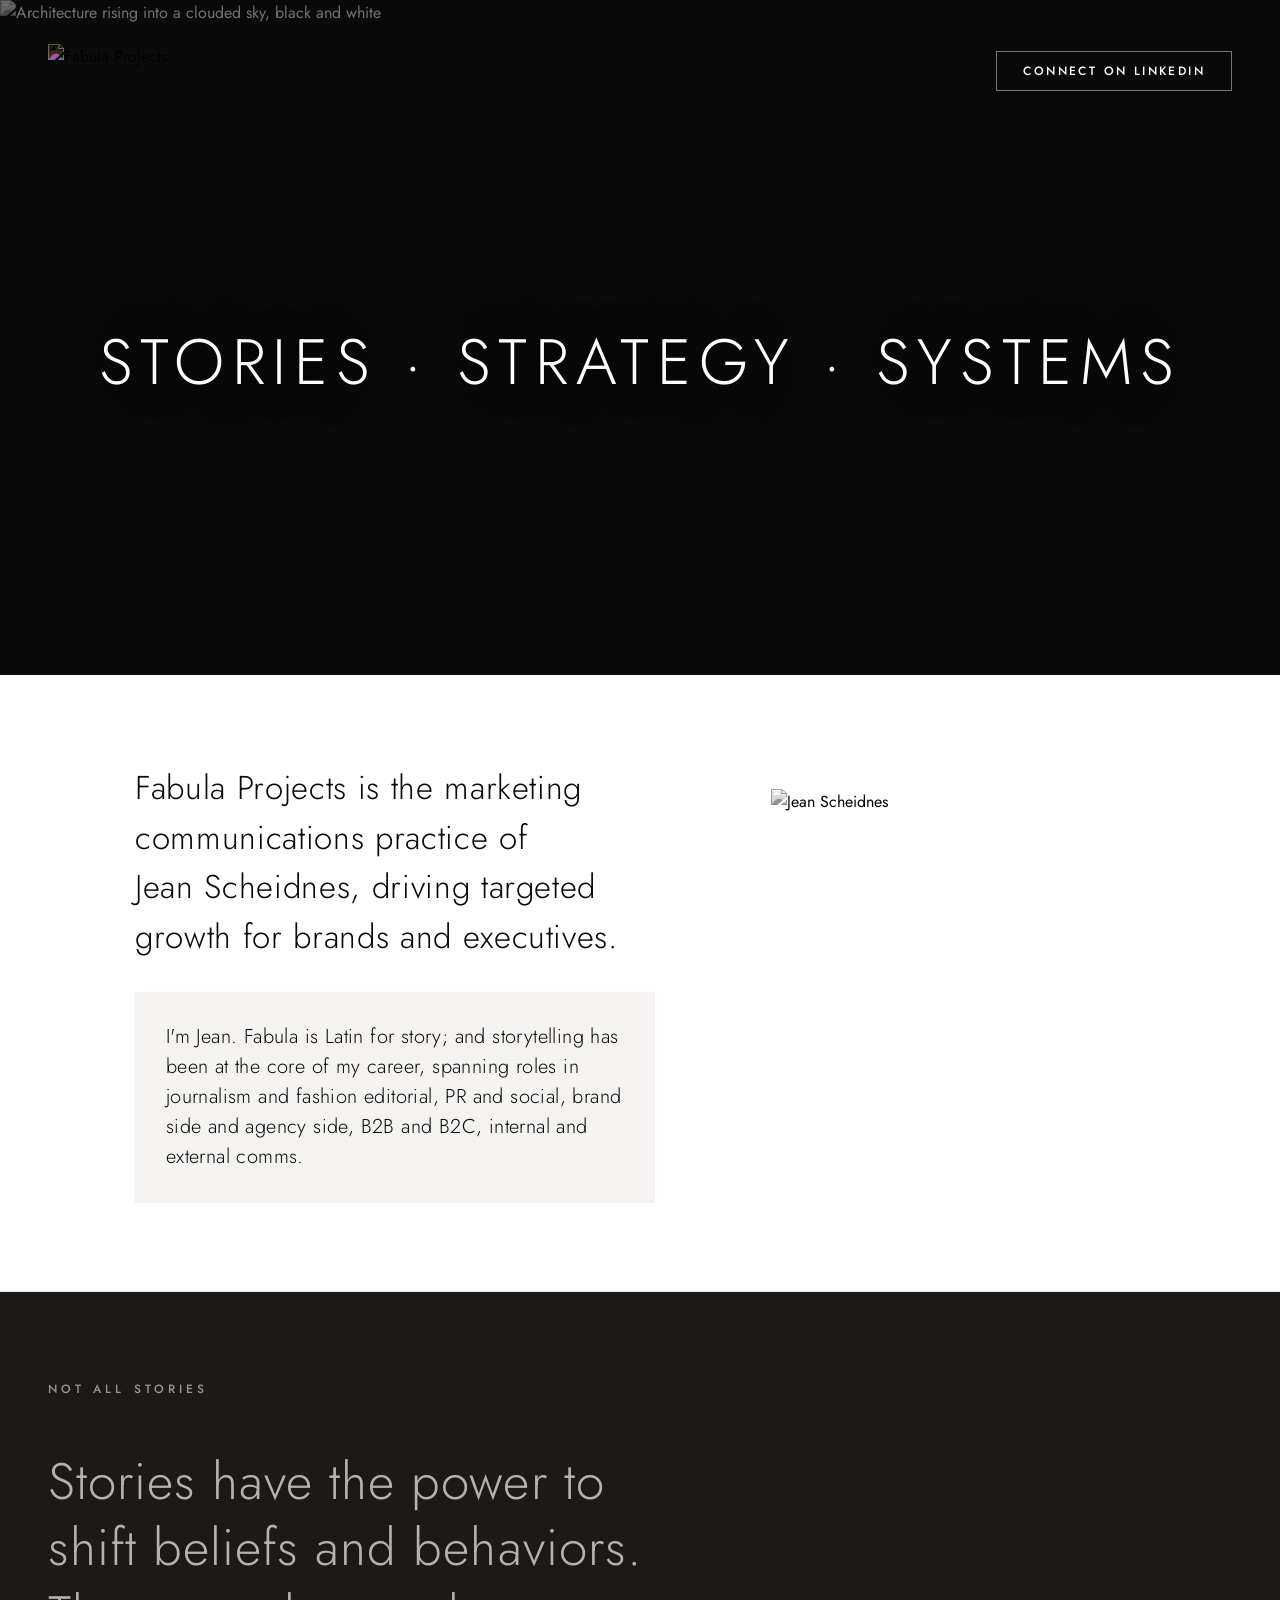
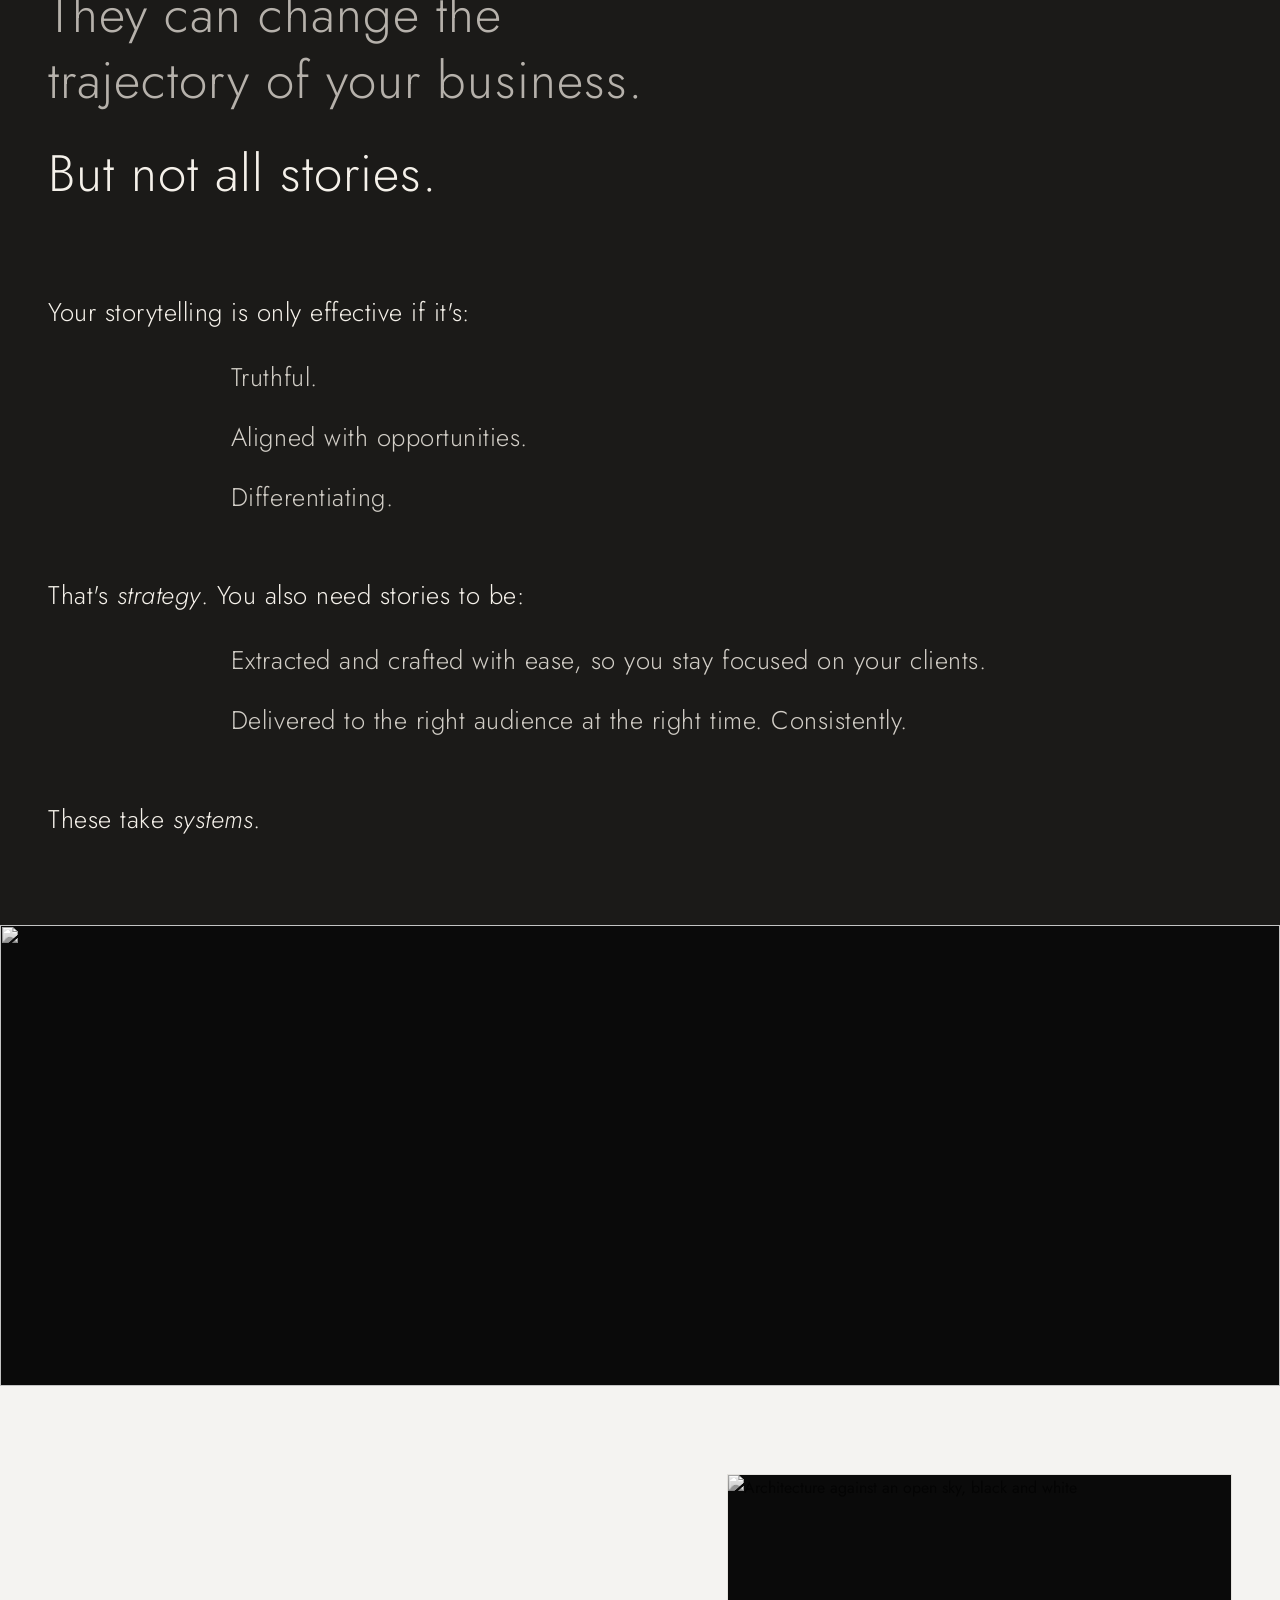
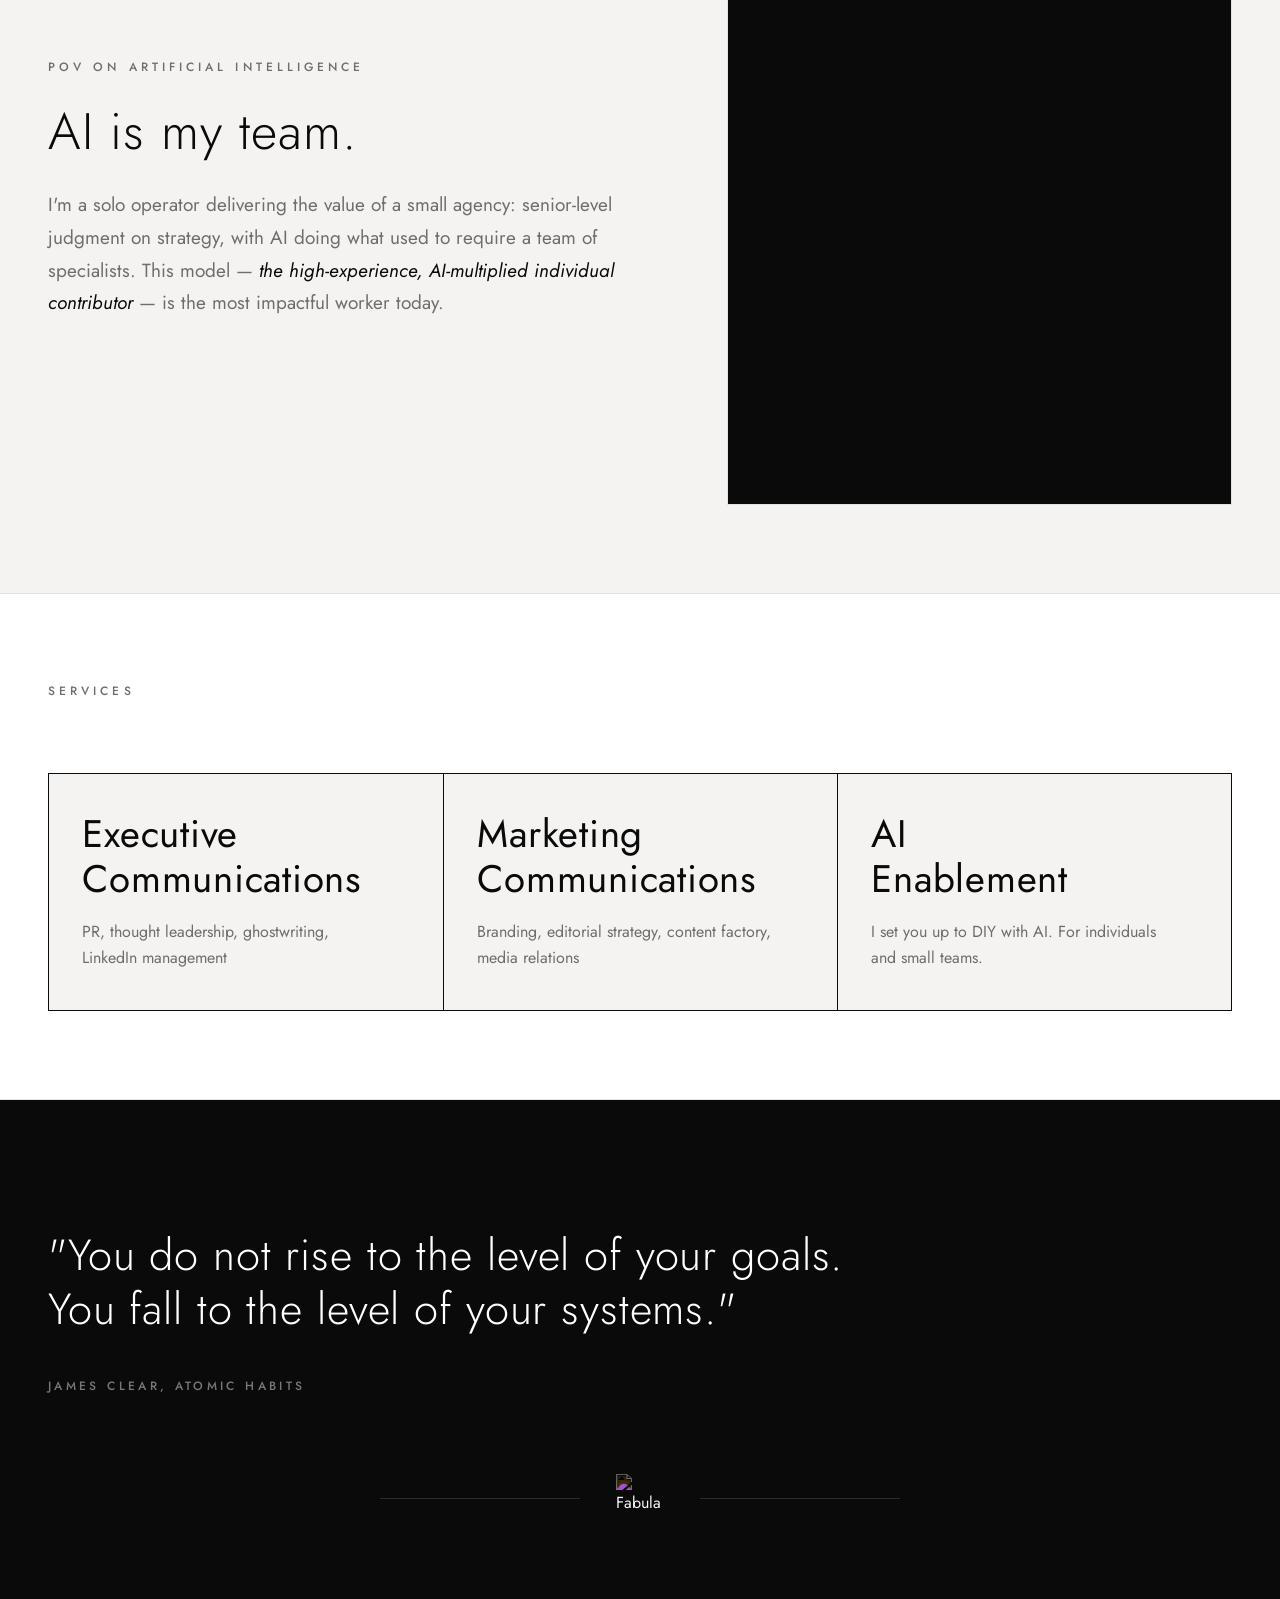
==== site/index.html @ b47f43c2 "Add Fabula Projects marketing site HTML/CSS scaffold under site/ with design tokens, page layout, an" ====
<!DOCTYPE html>
<html lang="en">
<head>
  <meta charset="UTF-8" />
  <meta name="viewport" content="width=device-width, initial-scale=1.0" />
  <title>Fabula Projects — Stories + Strategy + Systems</title>
  <link rel="icon" href="assets/fp-badge.png" />
  <link rel="stylesheet" href="styles.css" />
  <link rel="stylesheet" href="fabula.css" />
</head>
<body>
  <main class="site">

    <!-- ============ HERO ============ -->
    <section class="hero" data-screen-label="Hero">
      <img class="hero__img" src="assets/photos/arch-2.jpg" alt="Architecture rising into a clouded sky, black and white" />
      <div class="hero__scrim"></div>

      <div class="hero__top">
        <div class="hero__logo">
          <img src="assets/fp-horizontal.png" alt="Fabula Projects" />
        </div>
        <a class="cta-pill" href="https://www.linkedin.com/in/jeanscheidnes/" target="_blank" rel="noopener">Connect on LinkedIn</a>
      </div>

      <div class="hero__mid">
        <h1 class="tagline">
          <span>Stories</span>
          <span class="plus" style="color:#fff;">·</span>
          <span>Strategy</span>
          <span class="plus" style="color:#fff;">·</span>
          <span>Systems</span>
        </h1>
      </div>
    </section>

    <!-- ============ INTRO ============ -->
    <section class="section intro" data-screen-label="Intro">
      <div class="wrap intro__grid">
        <div class="copy reveal">
          <p style="font-size: 33px">Fabula Projects is the marketing communications practice of<br>Jean Scheidnes, driving targeted growth for brands and executives.</p>
          <p style="font-size: 20px; background: var(--fp-surface); padding: clamp(20px, 2.4vw, 32px)">I'm Jean. Fabula is Latin for story; and storytelling has been at the core of my career, spanning roles in journalism and fashion editorial, PR and social, brand side and agency side, B2B and B2C, internal and external comms.</p>
        </div>
        <figure class="intro__portrait reveal">
          <img src="assets/photos/jean-headshot.jpg" alt="Jean Scheidnes" />
        </figure>
      </div>
    </section>

    <!-- ============ NOT ALL STORIES ============ -->
    <section class="section section--ink nas" data-screen-label="Not all stories">
      <div class="wrap">
        <div class="reveal">
          <div class="eyebrow">Not all stories</div>
          <p class="open">
            <span class="muted">Stories have the power to shift beliefs and behaviors. They can change the trajectory of your business.</span>
            <span class="turn">But not all stories.</span>
          </p>
        </div>

        <div class="beliefs reveal">
          <p class="beliefs__lead">Your storytelling is only effective if it's:</p>
          <ul class="beliefs__list">
            <li>Truthful.</li>
            <li>Aligned with opportunities.</li>
            <li>Differentiating.</li>
          </ul>
          <p class="beliefs__lead">That's <em>strategy</em>. You also need stories to be:</p>
          <ul class="beliefs__list">
            <li>Extracted and crafted with ease, so you stay focused on your clients.</li>
            <li>Delivered to the right audience at the right time. Consistently.</li>
          </ul>
          <p class="beliefs__lead beliefs__close">These take <em>systems</em>.</p>
        </div>
      </div>
    </section>

    <!-- ============ PHOTO BAND ============ -->
    <div class="band band--single reveal" aria-hidden="true">
      <figure><img src="assets/photos/arch-1.jpg" alt="" /></figure>
    </div>

    <!-- ============ POV ON AI ============ -->
    <section class="section section--surface pov" data-screen-label="POV on AI">
      <div class="wrap">
        <div class="layout">
          <div class="reveal">
            <div class="eyebrow">POV on Artificial Intelligence</div>
            <p class="big">AI is my team.</p>
            <p class="copy">I'm a solo operator delivering the value of a small agency: senior-level judgment on strategy, with AI doing what used to require a team of specialists. This model — <em>the high-experience, AI-multiplied individual contributor</em> — is the most impactful worker today.</p>
          </div>
          <div class="figure reveal">
            <img src="assets/photos/arch-5.jpg" alt="Architecture against an open sky, black and white" />
          </div>
        </div>
      </div>
    </section>

    <!-- ============ SERVICES ============ -->
    <section class="section services" data-screen-label="Services">
      <div class="wrap">
        <div class="head reveal">
          <div class="eyebrow">Services</div>
        </div>

        <div class="grid reveal">
          <div class="service">
            <h3>Executive Communications</h3>
            <p class="desc">PR, thought leadership, ghostwriting, LinkedIn management</p>
          </div>
          <div class="service">
            <h3>Marketing Communications</h3>
            <p class="desc">Branding, editorial strategy, content factory, media relations</p>
          </div>
          <div class="service">
            <h3>AI<br>Enablement</h3>
            <p class="desc">I set you up to DIY with AI. For individuals and small teams.</p>
          </div>
        </div>
      </div>
    </section>

    <!-- ============ QUOTE ============ -->
    <section class="section section--ink quote" data-screen-label="Quote">
      <div class="wrap reveal">
        <div class="quote__text">
          <blockquote>"You do not rise to the level of your goals. You fall to the level of your systems."</blockquote>
          <cite>JAMES CLEAR, ATOMIC HABITS</cite>
        </div>
        <figure class="quote__figure"></figure>
      </div>
    </section>

    <!-- ============ FOOTER ============ -->
    <footer class="footer" data-screen-label="Footer">
      <div class="stamp reveal">
        <span class="line"></span>
        <img src="assets/fp-badge.png" alt="Fabula Projects" />
        <span class="line"></span>
      </div>
    </footer>

  </main>

  <script>
    (function () {
      var els = document.querySelectorAll('.reveal');
      var reduce = window.matchMedia('(prefers-reduced-motion: reduce)').matches;
      if (reduce || !('IntersectionObserver' in window)) {
        els.forEach(function (el) { el.classList.add('in'); });
        return;
      }
      var io = new IntersectionObserver(function (entries) {
        entries.forEach(function (e) {
          if (e.isIntersecting) {
            e.target.classList.add('in');
            io.unobserve(e.target);
          }
        });
      }, { threshold: 0.14, rootMargin: '0px 0px -8% 0px' });
      els.forEach(function (el) { io.observe(el); });
    })();
  </script>
</body>
</html>
---- site/styles.css ----
/* ============================================================
   FABULA PROJECTS — DESIGN TOKENS
   Global entry point. Keep this file as a list of @import
   lines only.
   ============================================================ */

@import url('tokens/fonts.css');
@import url('tokens/colors.css');
@import url('tokens/typography.css');
@import url('tokens/spacing.css');
@import url('tokens/base.css');
---- site/fabula.css ----
/* ============================================================
   Fabula Projects — Website
   Composes the design tokens (styles.css).
   Monochrome, geometric, typographic-first. No accent colour.
   ============================================================ */

.site {
  background: var(--fp-paper);
  color: var(--fp-ink);
  overflow-x: hidden;
}

.wrap {
  max-width: var(--fp-maxw-wide);
  margin: 0 auto;
  padding: 0 var(--fp-gutter);
}

/* shared eyebrow */
.eyebrow {
  font-size: var(--fp-text-xs);
  font-weight: var(--fp-w-medium);
  letter-spacing: var(--fp-track-eyebrow);
  text-transform: uppercase;
  color: var(--fp-graphite);
}

/* shared CTA pill */
.cta-pill {
  display: inline-flex;
  align-items: center;
  gap: 0.7em;
  font-family: var(--fp-font-sans);
  font-weight: var(--fp-w-medium);
  text-transform: uppercase;
  font-size: 12px;
  letter-spacing: var(--fp-track-wider);
  line-height: 1;
  white-space: nowrap;
  padding: 13px 26px;
  color: var(--fp-paper);
  border: 1px solid var(--fp-on-ink-soft);
  border-radius: var(--fp-radius-0);
  transition: background var(--fp-dur-fast) var(--fp-ease), color var(--fp-dur-fast) var(--fp-ease), border-color var(--fp-dur-fast) var(--fp-ease);
}
.cta-pill:hover {
  background: var(--fp-paper);
  color: var(--fp-ink);
  border-color: var(--fp-paper);
}

/* shared stamp divider (FP badge between two hairlines) */
.stamp {
  display: flex;
  align-items: center;
  gap: clamp(20px, 3vw, 36px);
}
.stamp .line { flex: 1; height: 1px; background: var(--fp-hairline); }
.stamp img { width: 40px; height: 40px; }

/* reveal */
.reveal {
  opacity: 0;
  transform: translateY(20px);
  transition: opacity 0.8s var(--fp-ease), transform 0.8s var(--fp-ease);
  will-change: opacity, transform;
}
.reveal.in { opacity: 1; transform: none; }
@media (prefers-reduced-motion: reduce) {
  .reveal { opacity: 1; transform: none; transition: none; }
}

/* ============================================================
   HERO — full-bleed architecture + graphic tagline
   ============================================================ */
.hero {
  position: relative;
  min-height: 75svh;
  background: var(--fp-ink);
  color: var(--fp-paper);
  display: flex;
  flex-direction: column;
  overflow: hidden;
}
.hero__img {
  position: absolute;
  inset: 0;
  width: 100%;
  height: 100%;
  object-fit: cover;
  object-position: center top;
  filter: grayscale(1) contrast(1.06);
}
.hero__scrim {
  position: absolute;
  inset: 0;
  background: linear-gradient(
    to bottom,
    rgba(10, 10, 10, 0.60) 0%,
    rgba(10, 10, 10, 0.28) 34%,
    rgba(10, 10, 10, 0.28) 58%,
    rgba(10, 10, 10, 0.70) 100%
  );
}
.hero__top,
.hero__mid { position: relative; z-index: 2; }

.hero__top {
  padding: clamp(32px, 4vw, 44px) var(--fp-gutter) 0;
  display: flex;
  align-items: center;
  justify-content: space-between;
  gap: 24px;
}
.hero__logo img {
  height: clamp(38px, 4.6vw, 54px);
  width: auto;
  filter: invert(1);
}

.hero__mid {
  flex: 1;
  display: flex;
  align-items: center;
  justify-content: center;
  padding: 56px var(--fp-gutter) clamp(72px, 9vw, 104px);
  text-align: center;
}
.tagline {
  display: flex;
  flex-wrap: nowrap;
  align-items: center;
  justify-content: center;
  gap: 0.18em 0.42em;
  font-weight: var(--fp-w-light);
  text-transform: uppercase;
  letter-spacing: var(--fp-track-wide);
  line-height: 1.04;
  font-size: clamp(24px, 5.4vw, 64px);
  white-space: nowrap;
  text-shadow: 0 2px 60px rgba(10, 10, 10, 0.4);
}
.tagline .plus {
  color: var(--fp-on-ink-soft);
  font-weight: var(--fp-w-light);
}

/* ============================================================
   SECTION scaffolding
   ============================================================ */
.section { padding: clamp(56px, 7vw, 88px) 0; border-bottom: var(--fp-border-hair); }
.section--surface { background: var(--fp-surface); }
.section--ink {
  background: var(--fp-ink);
  color: var(--fp-paper);
  border-bottom: none;
}
.section--ink .eyebrow { color: var(--fp-on-ink-soft); }

/* ============================================================
   INTRO
   ============================================================ */
.intro__grid {
  display: grid;
  grid-template-columns: minmax(0, 52ch) minmax(280px, 400px);
  justify-content: center;
  gap: clamp(48px, 7vw, 112px);
  align-items: stretch;
}
.intro .copy {
  max-width: 52ch;
  display: flex;
  flex-direction: column;
  gap: clamp(20px, 2.4vw, 32px);
}
.intro__portrait {
  margin: 0;
  padding: clamp(16px, 2vw, 32px);
  display: flex;
}
.intro__portrait img {
  width: 100%;
  height: 100%;
  object-fit: cover;
  object-position: center 22%;
  filter: grayscale(1) contrast(1.04);
}
.intro .copy p {
  font-weight: var(--fp-w-light);
  letter-spacing: var(--fp-track-tight);
  line-height: 1.5;
  color: var(--fp-ink);
  text-wrap: pretty;
}

/* ============================================================
   NOT ALL STORIES — the ink centrepiece
   ============================================================ */
.section--ink.nas {
  background: #1b1a18;   /* warm near-black — softer than pure ink, easier on the eyes */
  color: #ece7df;        /* warm off-white — less glare than pure white */
}
.nas .eyebrow { color: rgba(236,231,223,0.6); }
.nas .open {
  margin-top: clamp(32px, 4vw, 48px);
  font-weight: var(--fp-w-light);
  letter-spacing: var(--fp-track-tight);
  line-height: 1.3;
  font-size: clamp(28px, 4vw, 52px);
  max-width: 22ch;
  text-wrap: balance;
}
.nas .open .muted { color: rgba(236,231,223,0.74); }
.nas .open .turn { display: block; margin-top: 0.5em; color: #f5f1ea; }

.nas .wrap { container-type: inline-size; }
.nas .beliefs {
  margin: clamp(56px, 7vw, 96px) auto 0;
  max-width: 60ch;
  font-weight: var(--fp-w-light);
  letter-spacing: var(--fp-track-tight);
  font-size: clamp(19px, 2vw, 26px);
  line-height: 1.35;
  text-wrap: pretty;
}
.beliefs__lead {
  color: #f5f1ea;
  margin-top: clamp(40px, 5vw, 64px);
  white-space: nowrap;
  margin-left: calc(-0.5 * (100cqw - min(60ch, 100cqw)));
}
.beliefs__lead:first-child {
  margin-top: 0;
}
.beliefs__lead em { font-style: italic; }
.beliefs__list {
  list-style: none;
  margin: clamp(20px, 2.4vw, 30px) 0 0;
  padding-left: clamp(28px, 3.2vw, 64px);
  display: flex;
  flex-direction: column;
  gap: clamp(16px, 2vw, 28px);
}
.beliefs__list li { color: rgba(236,231,223,0.88); }
.beliefs__close { margin-top: clamp(40px, 5vw, 64px); }

/* ============================================================
   FULL-BLEED PHOTO BAND
   ============================================================ */
.band {
  display: grid;
  grid-template-columns: repeat(3, 1fr);
  gap: 1px;
  background: var(--fp-hairline);
}
.band figure {
  margin: 0;
  height: clamp(300px, 36vw, 500px);
  overflow: hidden;
  background: var(--fp-ink);
}
.band img {
  width: 100%;
  height: 100%;
  object-fit: cover;
  filter: grayscale(1) contrast(1.05);
  transition: transform var(--fp-dur-slow) var(--fp-ease);
}
.band figure:hover img { transform: scale(1.04); }
.band--single { grid-template-columns: 1fr; }

/* ============================================================
   POV ON AI
   ============================================================ */
.pov .layout {
  display: grid;
  grid-template-columns: minmax(0, 1fr) minmax(0, 0.82fr);
  gap: clamp(40px, 5vw, 80px);
  align-items: center;
}
.pov .big {
  font-weight: var(--fp-w-light);
  letter-spacing: var(--fp-track-tight);
  line-height: 1.16;
  font-size: clamp(30px, 4vw, 52px);
  margin: 24px 0 28px;
}
.pov p.copy {
  font-size: var(--fp-text-md);
  line-height: 1.72;
  color: var(--fp-graphite);
  max-width: 56ch;
}
.pov p.copy em { font-style: italic; color: var(--fp-ink); }
.pov .figure {
  aspect-ratio: 4 / 5;
  background: var(--fp-ink);
  border: var(--fp-border-hair);
  overflow: hidden;
}
.pov .figure img {
  width: 100%;
  height: 100%;
  object-fit: cover;
  filter: grayscale(1) contrast(1.05);
}

/* ============================================================
   SERVICES
   ============================================================ */
.services .head { margin-bottom: clamp(48px, 6vw, 72px); }
.services .grid {
  display: grid;
  grid-template-columns: repeat(3, minmax(0, 1fr));
  border: var(--fp-border-ink);
}
.service {
  padding: clamp(32px, 3vw, 44px) clamp(28px, 2.6vw, 40px) clamp(32px, 3vw, 40px);
  border-left: var(--fp-border-ink);
  background: var(--fp-surface);
  display: flex;
  flex-direction: column;
}
.service:first-child { border-left: none; }
.service h3 {
  font-weight: var(--fp-w-regular);
  font-size: clamp(24px, 3vw, 40px);
  letter-spacing: var(--fp-track-tight);
  line-height: 1.15;
  text-wrap: balance;
  overflow-wrap: break-word;
}
.service .desc {
  margin-top: 18px;
  font-size: var(--fp-text-base);
  line-height: 1.65;
  color: var(--fp-graphite);
  max-width: 30ch;
}

/* ============================================================
   QUOTE
   ============================================================ */
.quote .wrap {
  display: grid;
  grid-template-columns: 1.55fr 0.45fr;
  align-items: center;
  gap: clamp(40px, 6vw, 96px);
}
.quote { padding-bottom: clamp(44px, 5vw, 72px); }
.quote__text { min-width: 0; }
.quote blockquote {
  font-weight: var(--fp-w-light);
  letter-spacing: var(--fp-track-tight);
  line-height: 1.25;
  font-size: clamp(26px, 3.4vw, 44px);
  max-width: 42ch;
  text-wrap: balance;
  margin: 40px 0 0;
}
.quote cite {
  display: block;
  margin-top: 40px;
  font-style: normal;
  font-size: var(--fp-text-xs);
  font-weight: var(--fp-w-medium);
  letter-spacing: var(--fp-track-label);
  text-transform: uppercase;
  color: var(--fp-on-ink-soft);
}
.quote__figure {
  margin: 0;
  aspect-ratio: 3 / 2;
  height: auto;
  overflow: hidden;
  background: var(--fp-ink);
}

/* ============================================================
   FOOTER — closing brand lockup only
   ============================================================ */
.footer {
  background: var(--fp-ink);
  padding: clamp(8px, 1vw, 16px) 0 clamp(52px, 6vw, 80px);
  display: flex;
  flex-direction: column;
  align-items: center;
  gap: clamp(28px, 3vw, 40px);
}
.footer .stamp {
  margin-top: 0;
  width: min(520px, 80%);
}
.footer .stamp .line { background: var(--fp-on-ink-hair); }
.footer .stamp img {
  width: 48px;
  height: 48px;
  filter: invert(1);
}

/* ============================================================
   RESPONSIVE
   ============================================================ */
@media (max-width: 860px) {
  .intro .copy { max-width: 100%; }
  .intro__grid { grid-template-columns: 1fr; }
  .intro__portrait { padding: 0; max-width: 360px; }
  .pov .layout { grid-template-columns: 1fr; }
  .pov .figure { max-width: 420px; }
  .services .grid { grid-template-columns: 1fr; }
  .service { border-left: none; border-top: var(--fp-border-ink); min-height: 0; }
  .service:first-child { border-top: none; }
}
@media (max-width: 680px) {
  .beliefs__lead { white-space: normal; margin-left: 0; }
  .band { grid-template-columns: 1fr; }
  .band figure { height: 280px; }
  .quote .wrap { grid-template-columns: 1fr; }
  .quote__figure { height: 300px; }
}
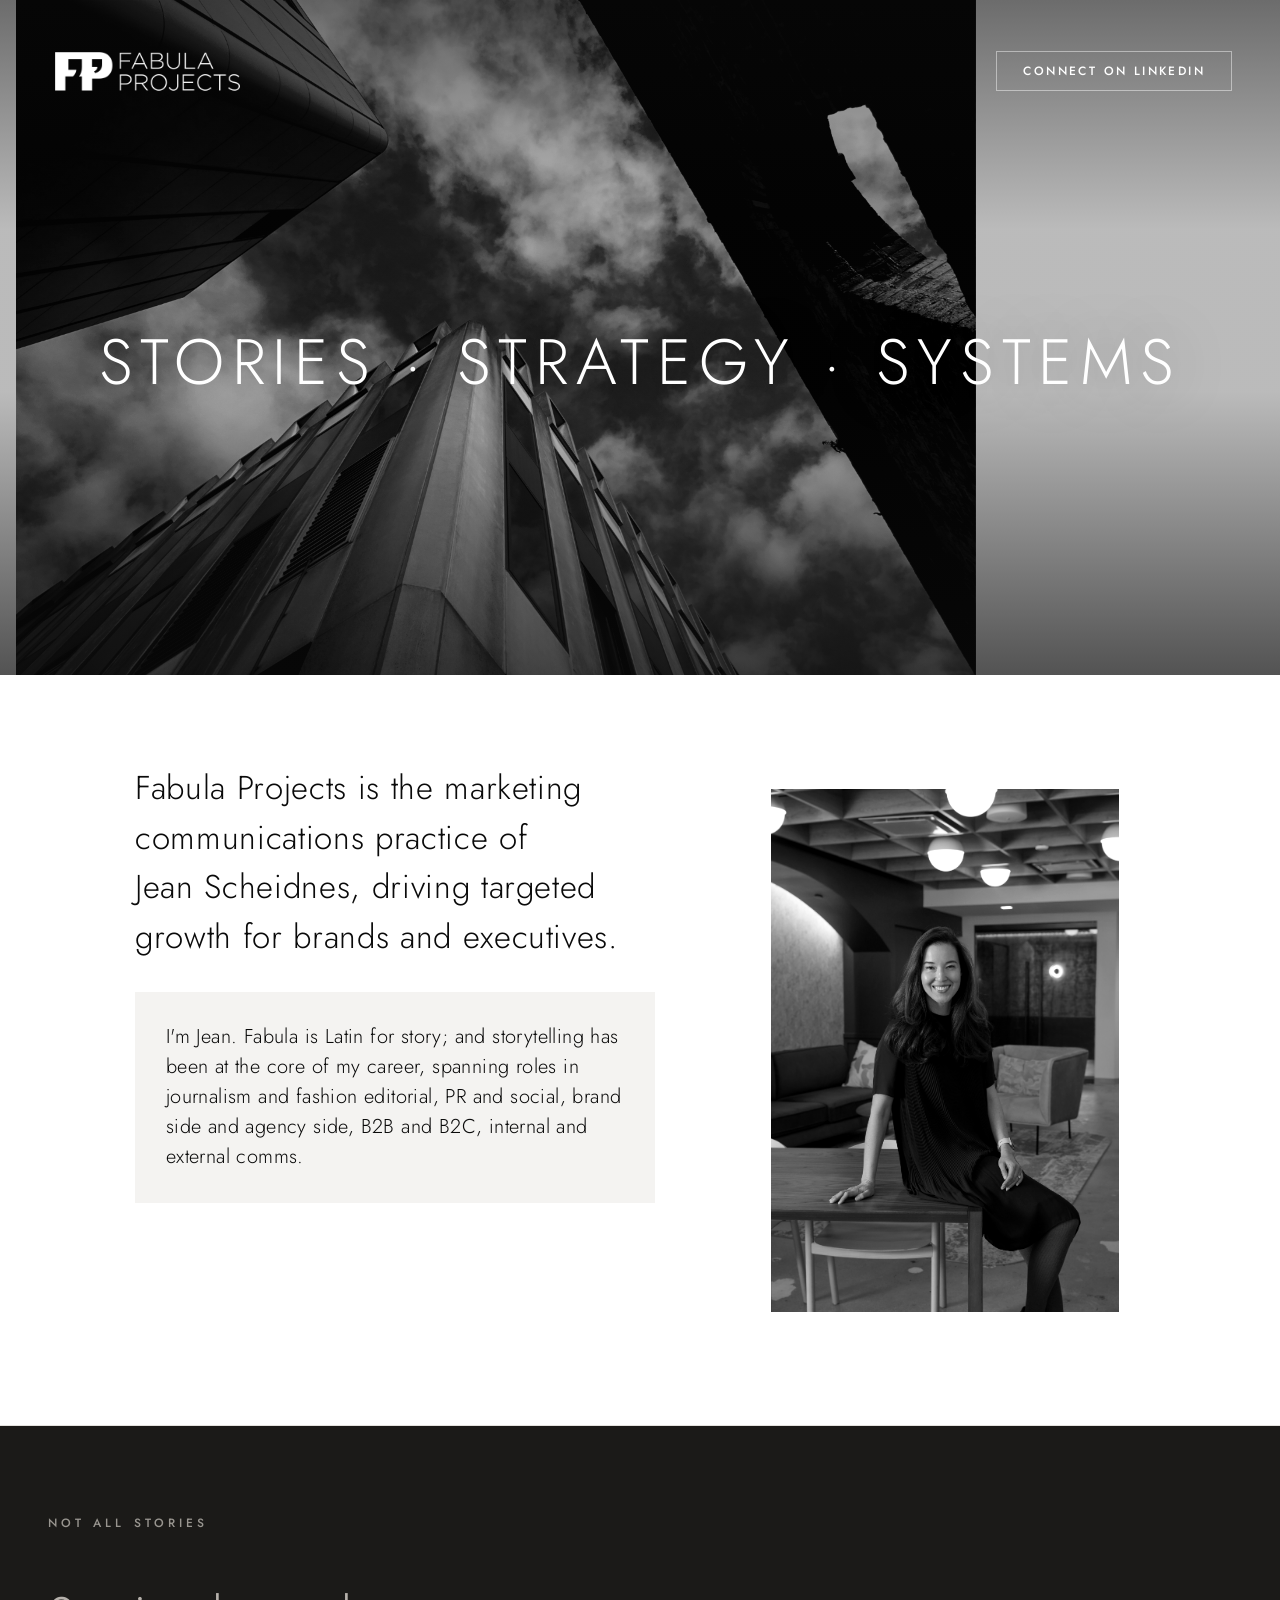
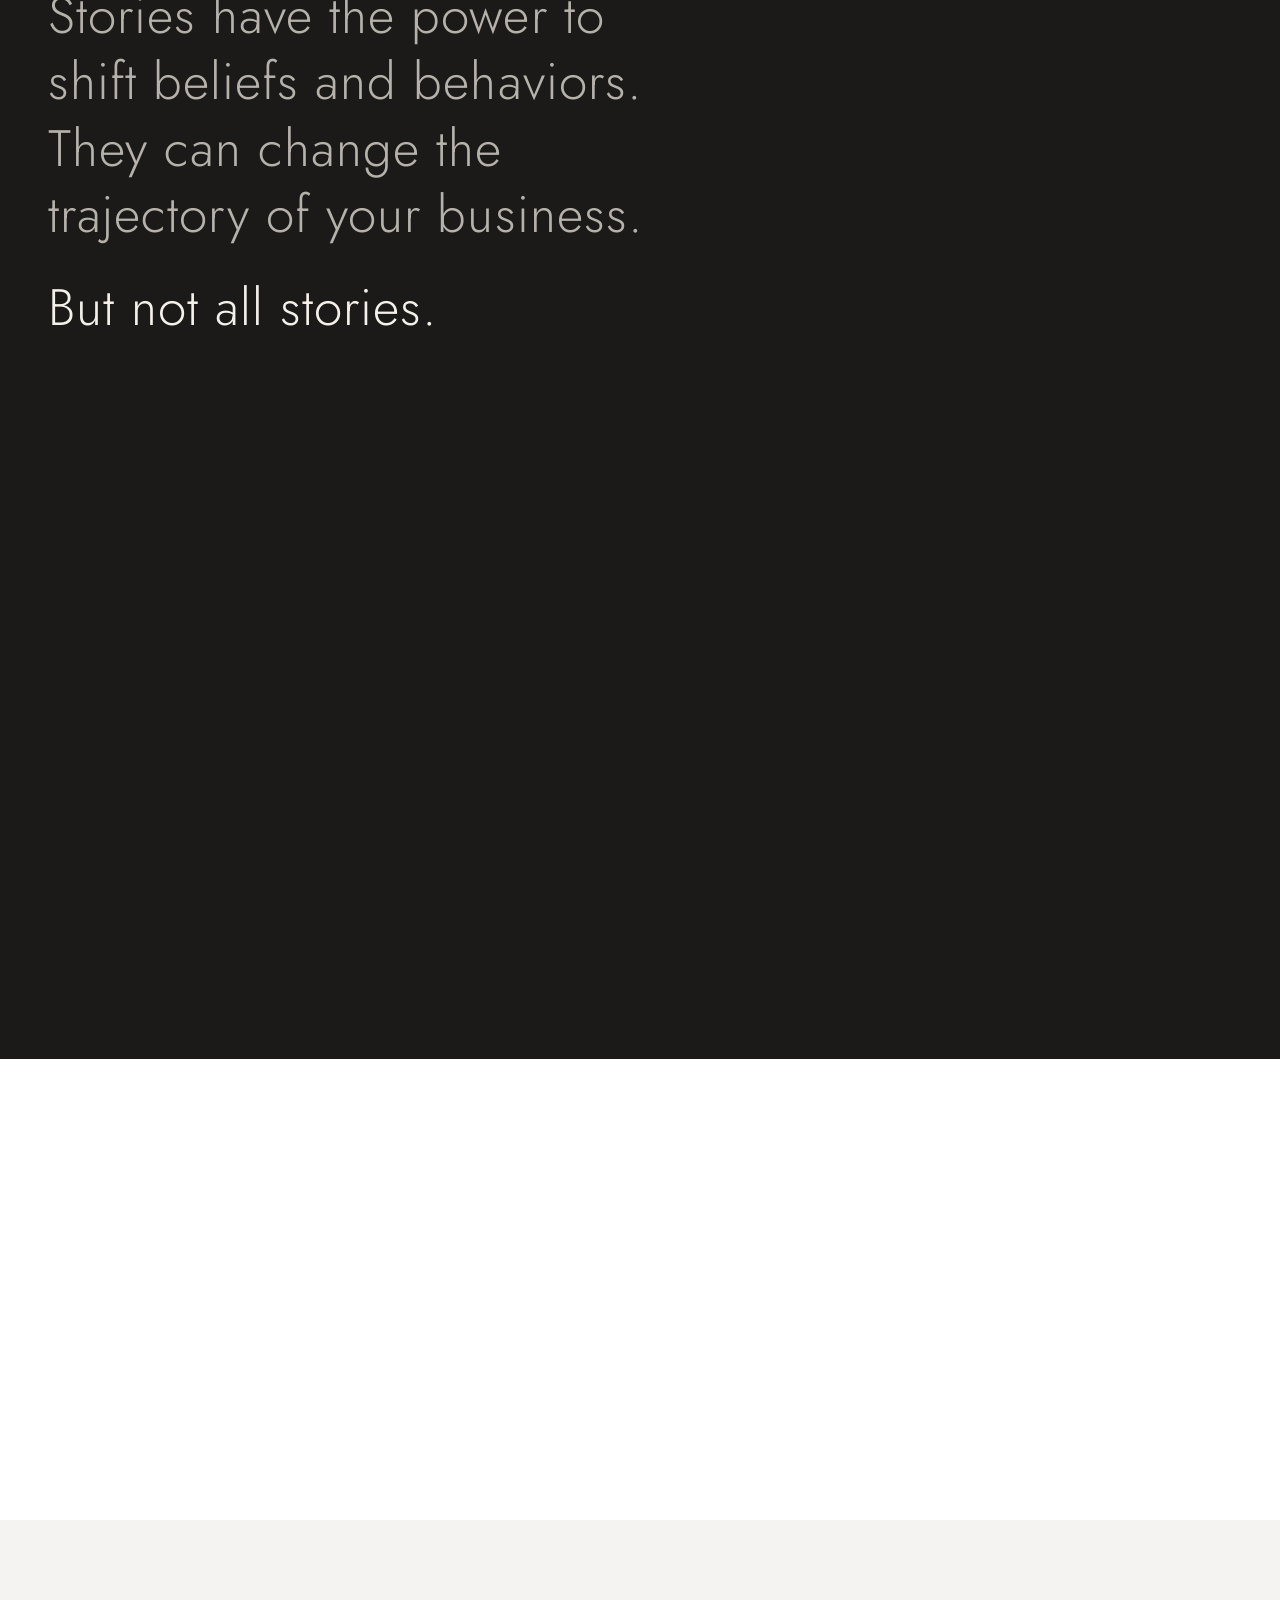
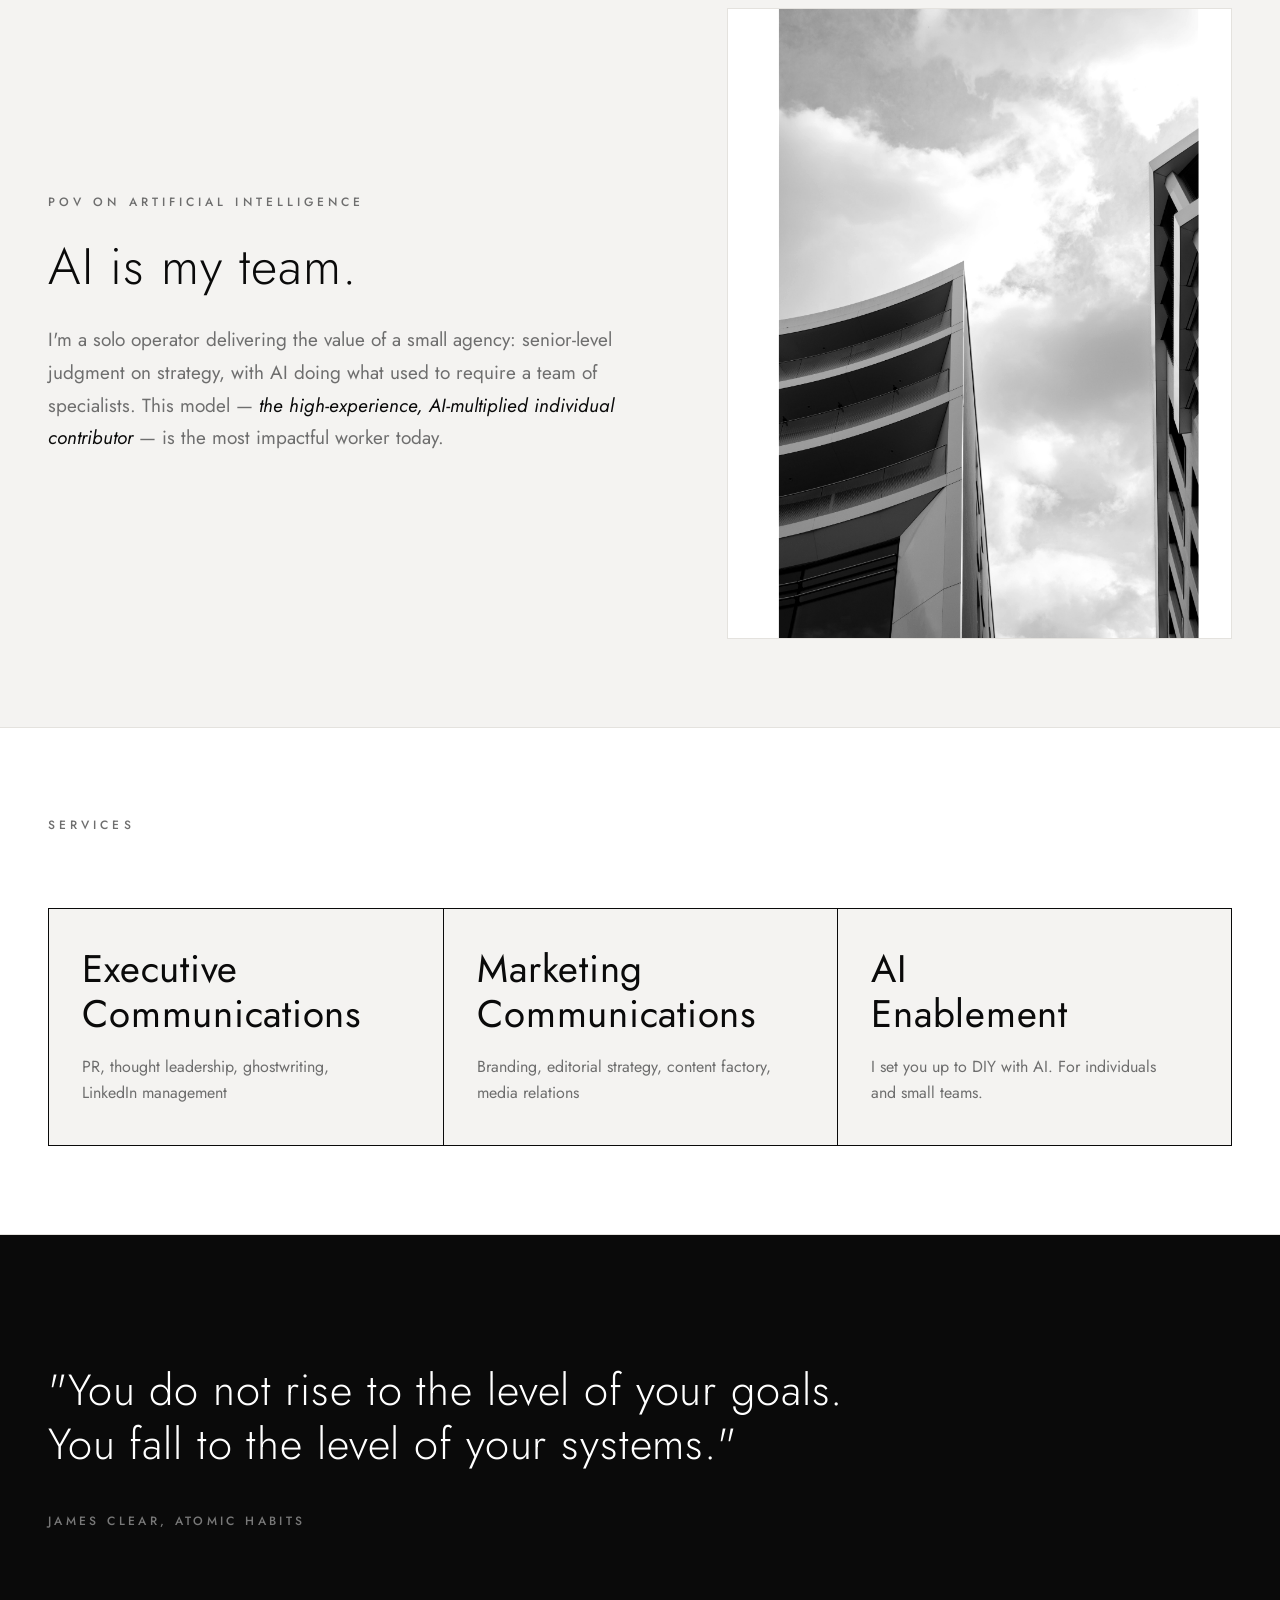
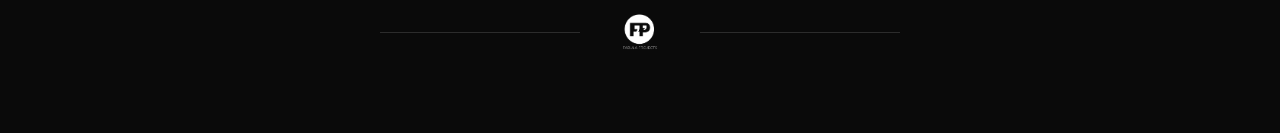
==== commit 83c04bcd: "Add image assets to Fabula site Pulled photo and logo assets from main's upload commit into site/ass" ====
--- a/site/index.html
+++ b/site/index.html
@@ -13,7 +13,7 @@
 
     <!-- ============ HERO ============ -->
     <section class="hero" data-screen-label="Hero">
-      <img class="hero__img" src="assets/photos/arch-2.jpg" alt="Architecture rising into a clouded sky, black and white" />
+      <img class="hero__img" src="assets/photos/arch-2.png" alt="Architecture rising into a clouded sky, black and white" />
       <div class="hero__scrim"></div>
 
       <div class="hero__top">
@@ -77,7 +77,7 @@
 
     <!-- ============ PHOTO BAND ============ -->
     <div class="band band--single reveal" aria-hidden="true">
-      <figure><img src="assets/photos/arch-1.jpg" alt="" /></figure>
+      <figure><img src="assets/photos/arch-1.png" alt="" /></figure>
     </div>
 
     <!-- ============ POV ON AI ============ -->
@@ -90,7 +90,7 @@
             <p class="copy">I'm a solo operator delivering the value of a small agency: senior-level judgment on strategy, with AI doing what used to require a team of specialists. This model — <em>the high-experience, AI-multiplied individual contributor</em> — is the most impactful worker today.</p>
           </div>
           <div class="figure reveal">
-            <img src="assets/photos/arch-5.jpg" alt="Architecture against an open sky, black and white" />
+            <img src="assets/photos/arch-5.png" alt="Architecture against an open sky, black and white" />
           </div>
         </div>
       </div>
